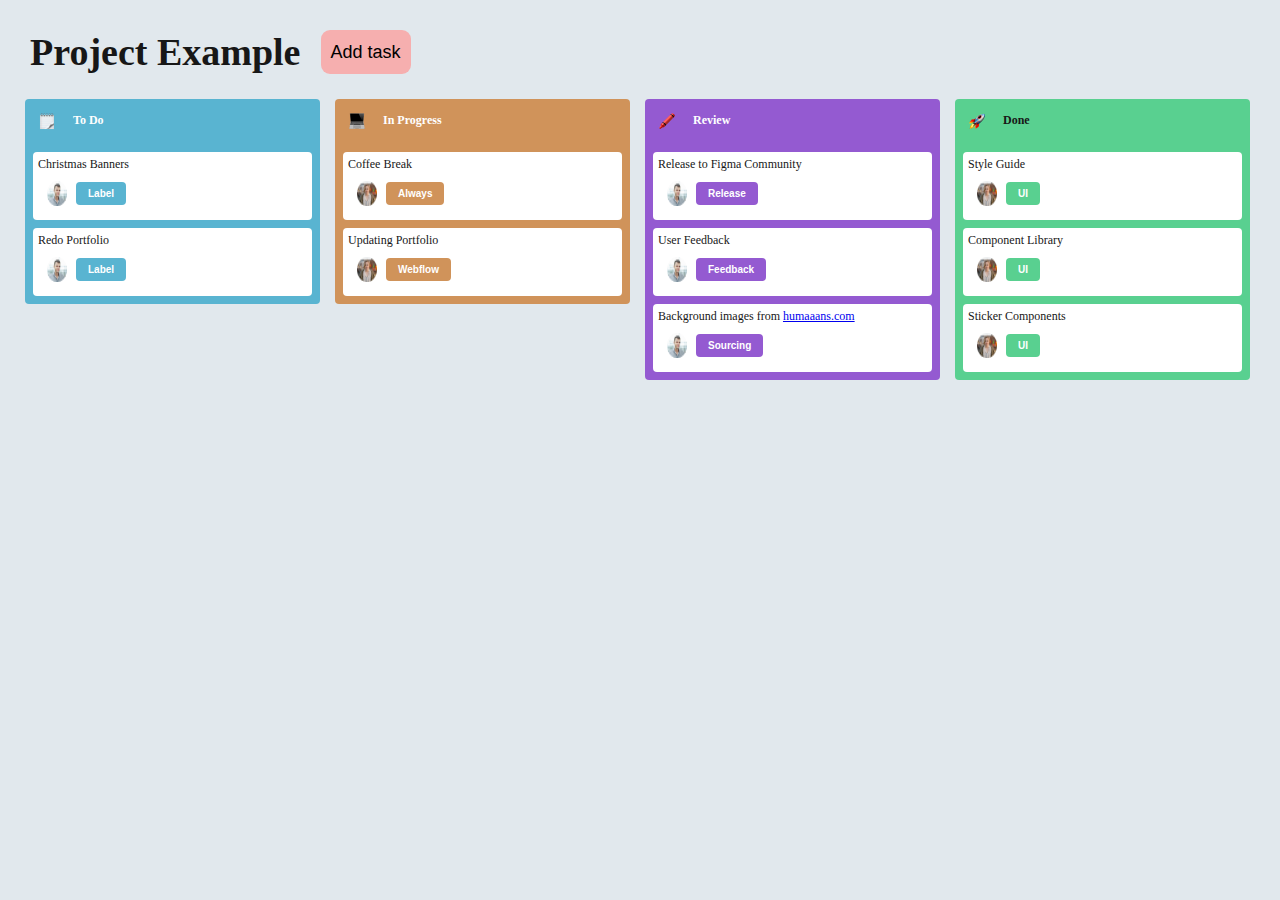
==== session _storage/index.html @ 4dc22af0 "Add files via upload" ====
<!DOCTYPE html>
<html lang="en">
<head>
    <meta charset="UTF-8">
    <meta name="viewport" content="width=device-width, initial-scale=1.0">
    <title>kanban session storage</title>
    <link rel="stylesheet" href="data.css">
</head>
<body>
    <div class="container">
        <div class="box">
            <div class="header_tag">
                <h1>Project Example</h1>
                
                <button id="button">Add task</button>
            </div>

            <div class="main_box">
                <div class="box_1">
                    <div class="todo">
                        <img src="./img_1.png" class="img"/>
                        <h3>To Do</h3>
                    </div>
                    <div class="todoList"></div>
                    <div class="banners" >
                        <h5 class="common_heading">Christmas Banners</h5>
                        <div class="label">
                            <img src="./Christmas_Banners.png" class="img_1"/>
                            <button class="common_button">Label</button>
                        </div>
                    </div>
                    <div class="banners">
                        <h5 class="common_heading">Redo Portfolio</h5>
                        <div class="label">
                            <img src="./Christmas_Banners.png" class="img_1"/>
                            <button class="common_button">Label</button>
                        </div>
                    </div>
                </div>
                <div class="box_2">
                    <div class="todo">
                        <img src="./img_2.png" class="img"/>
                        <h3>In Progress</h3>
                    </div>
                    <div class="banners">
                        <h5 class="common_heading">Coffee Break</h5>
                        <div class="always">
                            <img src="./Female.png" class="img_1"/>
                            <button class="common_button">Always</button>
                        </div>
                    </div>
                    <div class="banners">
                        <h5 class="common_heading">Updating Portfolio</h5>
                        <div class="always">
                            <img src="./Female.png" class="img_1"/>
                            <button class="common_button">Webflow</button>
                        </div>
                    </div>
                </div>
                <div class="box_3">
                    <div class="todo">
                        <img src="./img_3.png" class="img"/>
                        <h3>Review</h3>
                    </div>
                    <div class="banners">
                        <h5>Release to Figma Community</h5>
                        <div class="feedback">
                            <img src="./Christmas_Banners.png" class="img_1"/>
                            <button class="common_button">Release</button>
                        </div>
                    </div>
                    <div class="banners">
                        <h5>User Feedback</h5>
                        <div class="feedback">
                            <img src="./Christmas_Banners.png" class="img_1"/>
                            <button class="common_button">Feedback</button>
                        </div>
                    </div>
                    <div class="banners">
                        <h5>Background images from <a href="humaaans.com">humaaans.com</a></h5>
                        <div class="feedback">
                            <img src="./Christmas_Banners.png" class="img_1"/>
                            <button class="common_button">Sourcing</button>
                        </div>
                    </div>
                </div>
                <div class="box_4">
                    <div class="todo">
                        <img src="./img_4.png" class="img"/>
                        <h3 id="completed">Done</h3>
                    </div>
                    <div class="doneList "></div>
                    <div class="banners">
                        <h5 >Style Guide</h5>
                        <div class="done">
                            <img src="./Female.png" class="img_1"/>
                            <button class="common_button">UI</button>
                        </div>
                    </div>
                    <div class="banners">
                        <h5>Component Library</h5>
                        <div class="done">
                            <img src="./Female.png" class="img_1"/>
                            <button class="common_button">UI</button>
                        </div>
                    </div>
                    <div class="banners">
                        <h5>Sticker Components    </h5>
                        <div class="done">
                            <img src="./Female.png" class="img_1"/>
                            <button class="common_button">UI</button>
                        </div>
                    </div>
                </div>
            </div>
        </div>
    </div>
    <div class="popup">
        <div class="popup_content">
            <div class="popuphead">
            <h1>Add TODO</h1>
            <button id="close">X</button>
            </div>
            <div class="dataformgroup">
                <input type="text" name="title" value="" placeholder="title" id="title"> 
            </div>
            <div class="dataformgroup">
                <input type="text" name="description" value="" placeholder="description" id="description">
            </div>
            <div class="dataformgroup"> 
                <input type="date" id="date" name="date"> 
            </div>
            <div class="formGroup">
                <input type="radio" name="priority" checked id="low" />
                <label for="low">Low</label>
                <input type="radio" name="priority" id="medium" />
                <label for="medium">Medium</label> 
                <input type="radio" name="priority" checked id="high" />
                <label for="high">High</label>
            </div>
            <button class="submit popup_button">Submit</button>
        </div>
    </div>



    <script src="./script.js" ></script>
</body>
</html>
---- session _storage/data.css ----
* {
    margin: 0;
    padding: 0;
    box-sizing: border-box;
    }
.container{
    background-color:#E1E8ED;
    border: none;
    height: 100vh;
    
}
.box{
    padding:20px;
    
}
.header_tag{
display: flex;
}
.header_tag h1{
    font-style: Avenir Next;
    font-weight: 700;
    font-size: 38px;
    margin: 10px;
    color:#171717;
    margin-bottom: 20px;
}
.header_tag button{
    border-radius: 9px;
    border: none;
    background-color: #F6AFAF;
    padding: 10px;
    margin: 10px;
    font-style: Avenir Next;
    font-weight: 400;
    font-size: 18px;
    color: #000000;
    margin-bottom: 20px;
}
.box_1{
    background-color:#59B4D1;
    border-radius: 4px;
    border: none;
    flex-basis: 25%;
    margin:5px;
    align-self: flex-start;
    margin-right: 10px;
}
.todo{
    display: flex;
}
.main_box{
    display: flex;
    
}
.todo h3{
    color:#FFFFFF;
    font-style: Avenir Next;
    font-weight: 700;
    font-size: 12px;
    padding: 4px;
    margin:10px;
    margin-left: 0px;
}
.todo img{
    margin:10px;
    padding: 4px;

}
.banners{
    background-color: #FFFFFF;
    border-radius: 4px;
    border: none;
    margin: 8px;
    padding: 5px;
    
}
.banners h5{
    font-style: Avenir Next;
    font-weight: 500;
    font-size: 12px;
    color: #171717;
}
.label{
    display: flex;

}
.common_button{
    margin: 10px;
    margin-left: 0px;
    padding:6px 12px 6px 12px;
    border-radius: 4px;
    border: none;
    color: #FFFFFF;
    background-color: #59B4D1;
    font-style: Avenir Next;
    font-weight: 700;
    font-size: 10px;

}
.img_1{
    margin: 5px;
    padding:4px;
}

.box_2{
    background-color:#D0935A;
    border-radius: 4px;
    border: none;
    flex-basis: 25%;
    margin:5px;
    align-self: flex-start;
    margin-right: 10px;
}

.always{
    display: flex;

}
.always button{
    margin: 10px;
    margin-left: 0px;
    padding:6px 12px 6px 12px;
    border-radius: 4px;
    border: none;
    color: #FFFFFF;
    background-color: #D0935A;
    font-style: Avenir Next;
    font-weight: 700;
    font-size: 10px;
}
.box_3{
    background-color:#945AD1;
    border-radius: 4px;
    border: none;
    flex-basis: 25%;
    margin:5px;
    height: auto;
    align-self: flex-start;
    margin-right: 10px;
}

.feedback{
    display: flex;

}
.feedback button{
    margin: 10px;
    margin-left: 0px;
    padding:6px 12px 6px 12px;
    border-radius: 4px;
    border: none;
    color: #FFFFFF;
    background-color: #945AD1;
    font-style: Avenir Next;
    font-weight: 700;
    font-size: 10px;

}

.box_4{
    background-color:#59D090;
    border-radius: 4px;
    border: none;
    flex-basis: 25%;
    margin:5px;
    height: auto;
    align-self: flex-start;
    margin-right: 10px;
    
}

.done{
    display: flex;

}
.done button{
    margin: 10px;
    margin-left: 0px;
    padding:6px 12px 6px 12px;
    border-radius: 4px;
    border: none;
    color: #FFFFFF;
    background-color: #59D090;
    font-style: Avenir Next;
    font-weight: 700;
    font-size: 10px;

}
#completed{
    color:#171717;
}

@media only screen and (max-width: 700px) 
    {
.main_box{
   display: block;
}

.box_1{
    flex-basis: 100%;
    overflow: auto;
}
.box_2{
    flex-basis: 100%;
    overflow: auto;
}
.box_3{
    flex-basis: 100%;
    overflow: auto;
}
.box_4{
    flex-basis: 100%;
    overflow: auto;
}
.container{
    height: auto;
}
    }

.popup{
    background-color: rgb(0 0 0 / 43%);
    position:absolute;
    width:100%;
    height:100vh;
    top:0;
    display: none;
    justify-content: center;
    align-items: center;
}
.popup_content{
    background-color:rgb(238, 145, 232);
    padding: 20px;
    border-radius: 5px;
    position:relative;
    width:50%;
}
.popuphead{
    display: flex;
    justify-content: space-between;
}
.popuphead h1{
    font-weight: 700;
    font-size: 30px;
    margin-bottom: 10px;
    margin-right: 20px;
}

.dataformgroup{
    padding:2px;
    margin-bottom: 5px;
}
.formGroup{
    margin:2px;
    margin-bottom: 10px;
}
.popup_content button{
    border-radius: 3px;
    border: none;
    padding: 5px;
    background-color: rgb(39, 84, 233);
    color: #000000;
    margin-bottom: 10px;
}
.popuphead button{
    margin-bottom: 10px;
    margin-left: 20px;
    padding: 1px 8px 1px 8px;
    background-color: red;
    border: none;
    font-size: 12px;
    font-weight: 500;
    border-radius: 3px;
}
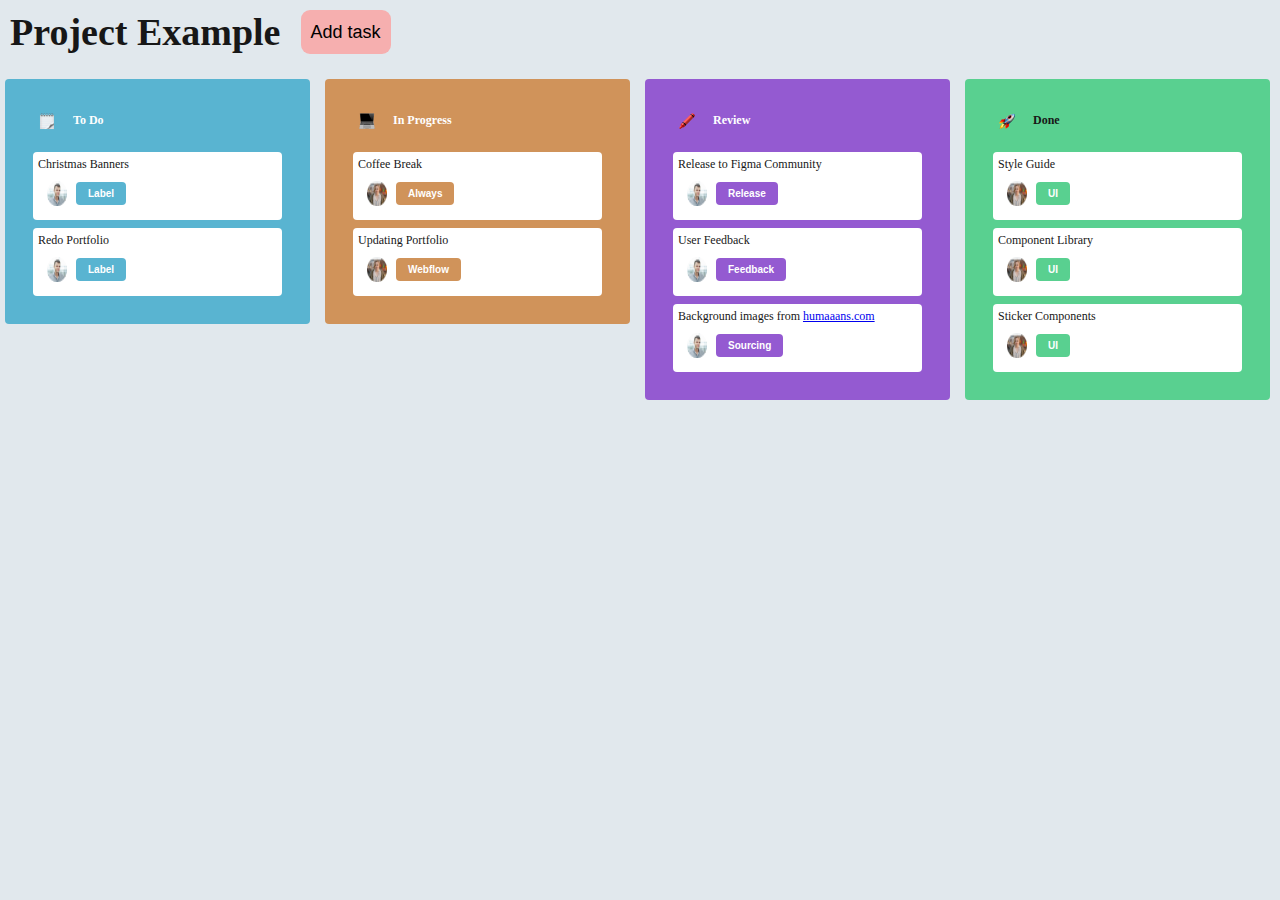
==== commit 8b392f4c: "Add files via upload" ====
--- a/session _storage/index.html
+++ b/session _storage/index.html
@@ -8,7 +8,7 @@
 </head>
 <body>
     <div class="container">
-        <div class="box">
+        <div class="containerbox">
             <div class="header_tag">
                 <h1>Project Example</h1>
                 
@@ -16,7 +16,7 @@
             </div>
 
             <div class="main_box">
-                <div class="box_1">
+                <div class="box_1 box">
                     <div class="todo">
                         <img src="./img_1.png" class="img"/>
                         <h3>To Do</h3>
@@ -37,11 +37,12 @@
                         </div>
                     </div>
                 </div>
-                <div class="box_2">
+                <div class="box_2 box">
                     <div class="todo">
                         <img src="./img_2.png" class="img"/>
                         <h3>In Progress</h3>
                     </div>
+                    <div class="inprogress "></div>
                     <div class="banners">
                         <h5 class="common_heading">Coffee Break</h5>
                         <div class="always">
@@ -57,11 +58,12 @@
                         </div>
                     </div>
                 </div>
-                <div class="box_3">
+                <div class="box_3 box">
                     <div class="todo">
                         <img src="./img_3.png" class="img"/>
                         <h3>Review</h3>
                     </div>
+                    <div class="Review "></div>
                     <div class="banners">
                         <h5>Release to Figma Community</h5>
                         <div class="feedback">
@@ -76,6 +78,7 @@
                             <button class="common_button">Feedback</button>
                         </div>
                     </div>
+                   
                     <div class="banners">
                         <h5>Background images from <a href="humaaans.com">humaaans.com</a></h5>
                         <div class="feedback">
@@ -84,7 +87,7 @@
                         </div>
                     </div>
                 </div>
-                <div class="box_4">
+                <div class="box_4 box">
                     <div class="todo">
                         <img src="./img_4.png" class="img"/>
                         <h3 id="completed">Done</h3>
